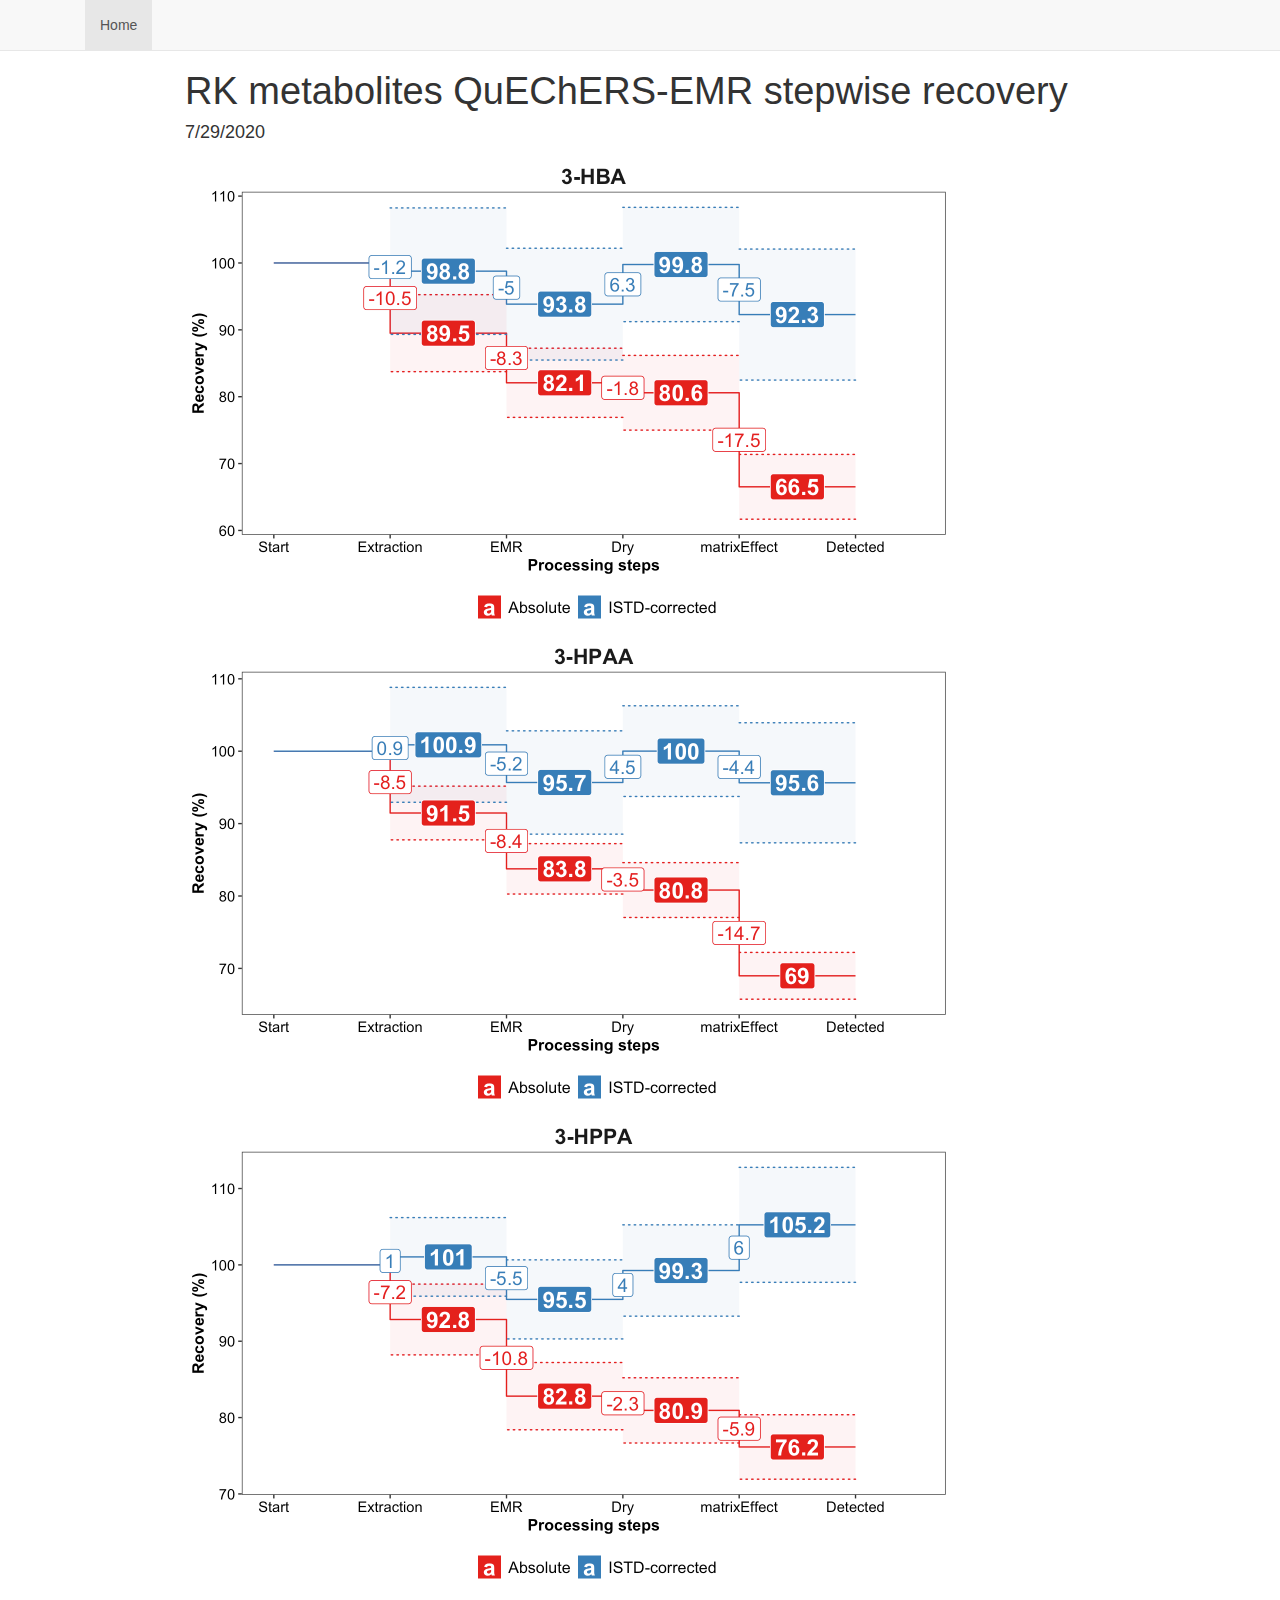
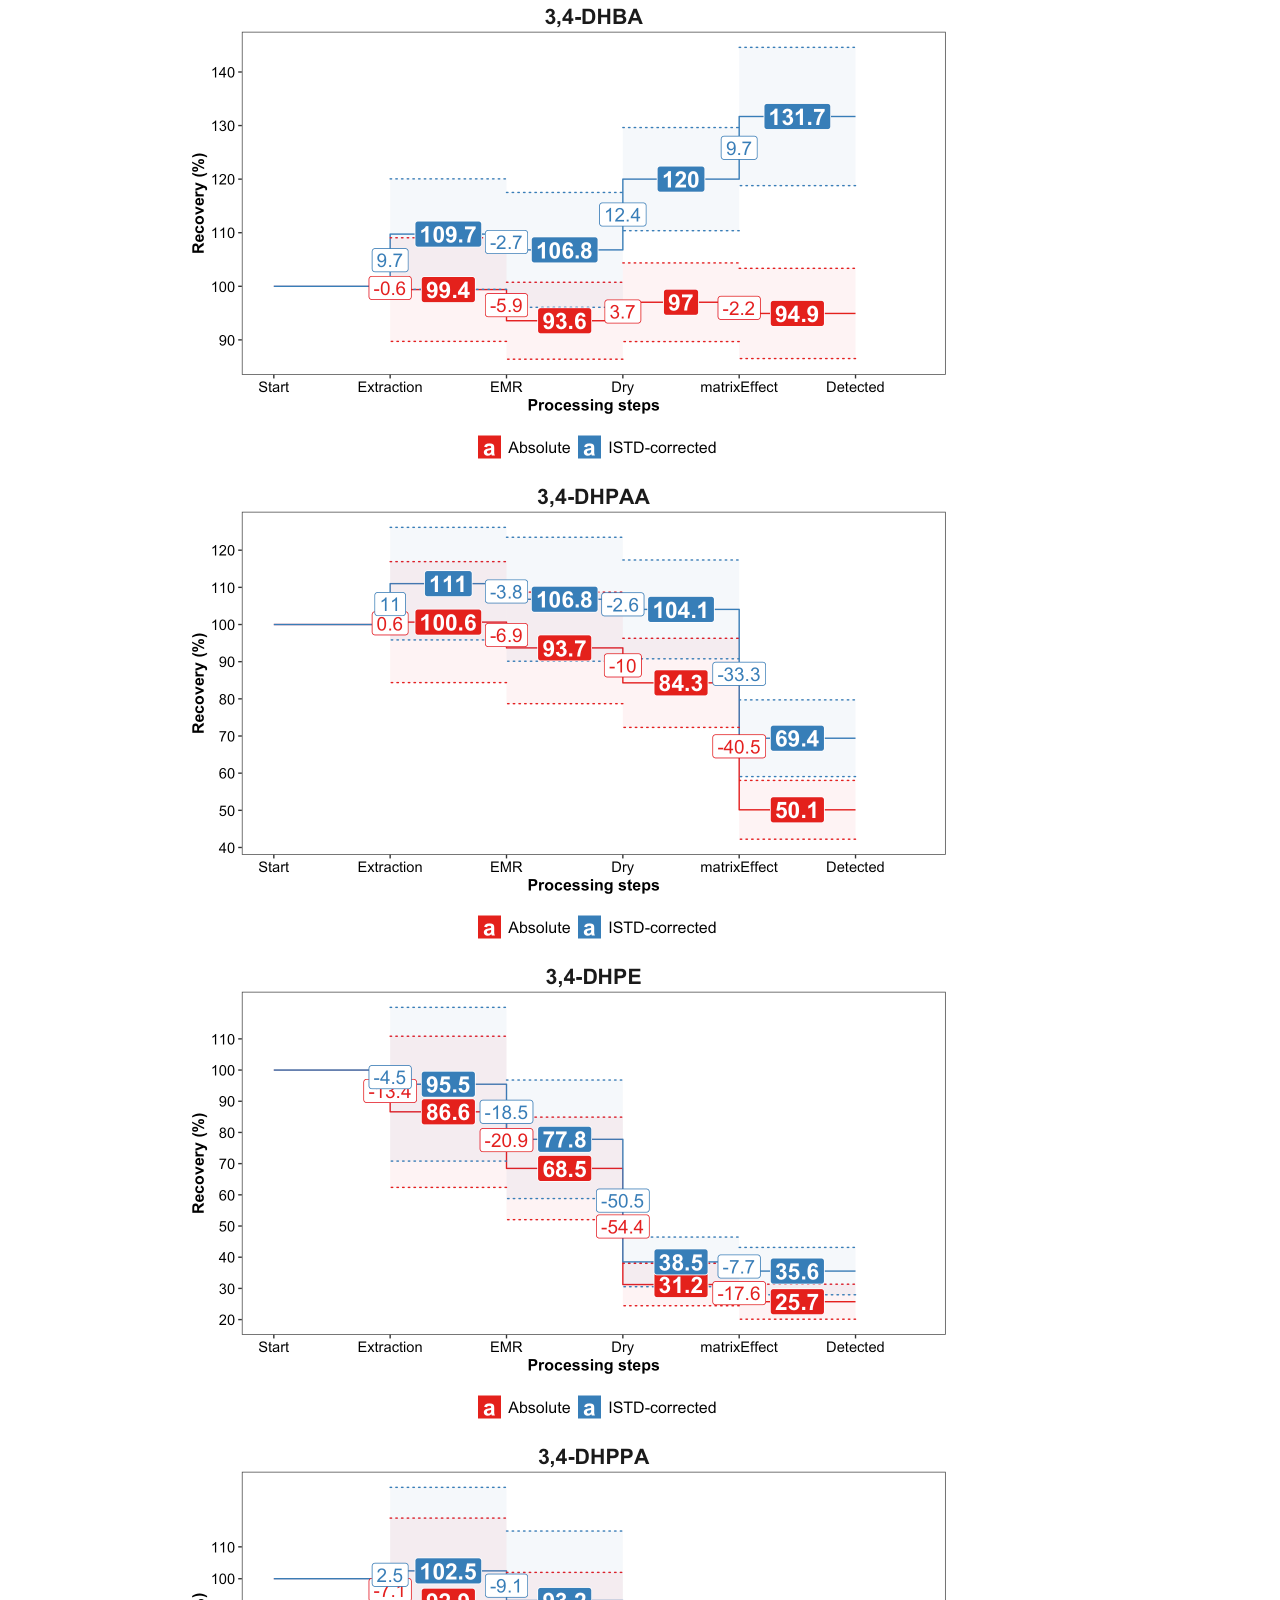
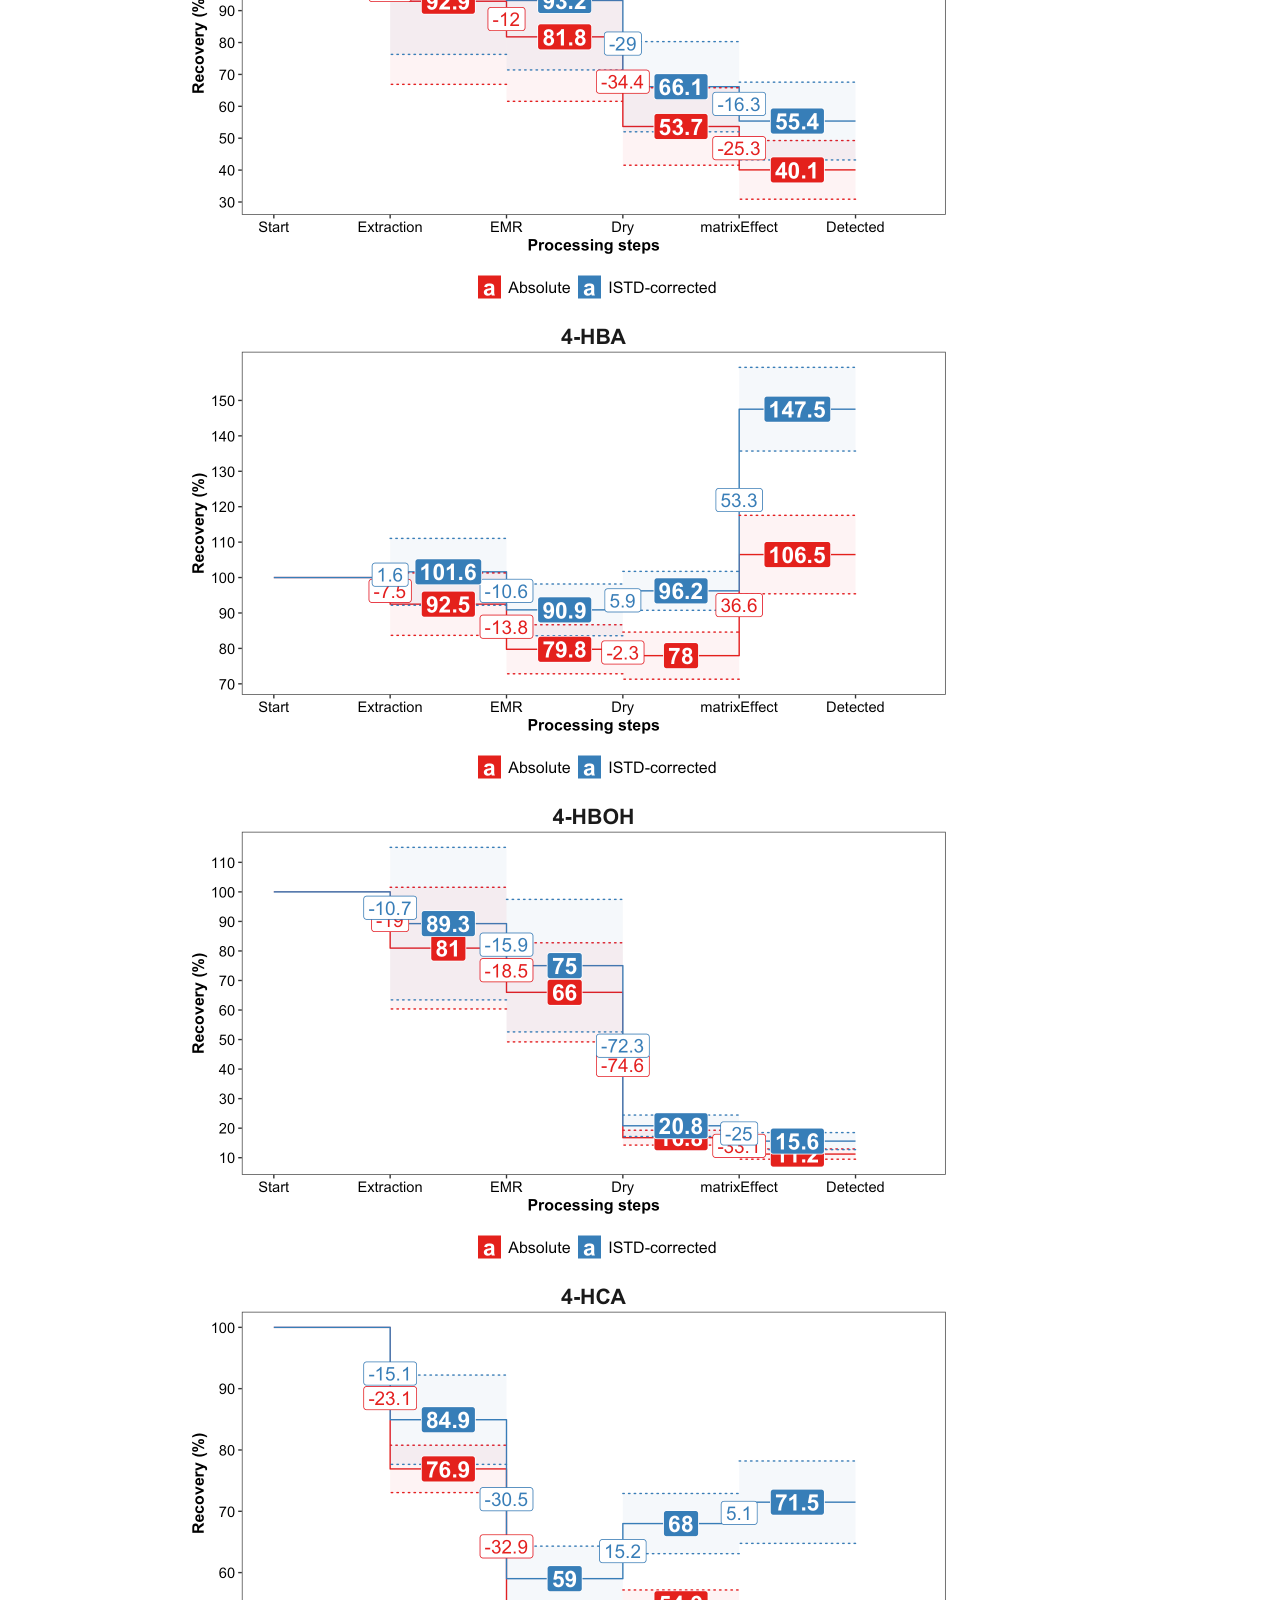
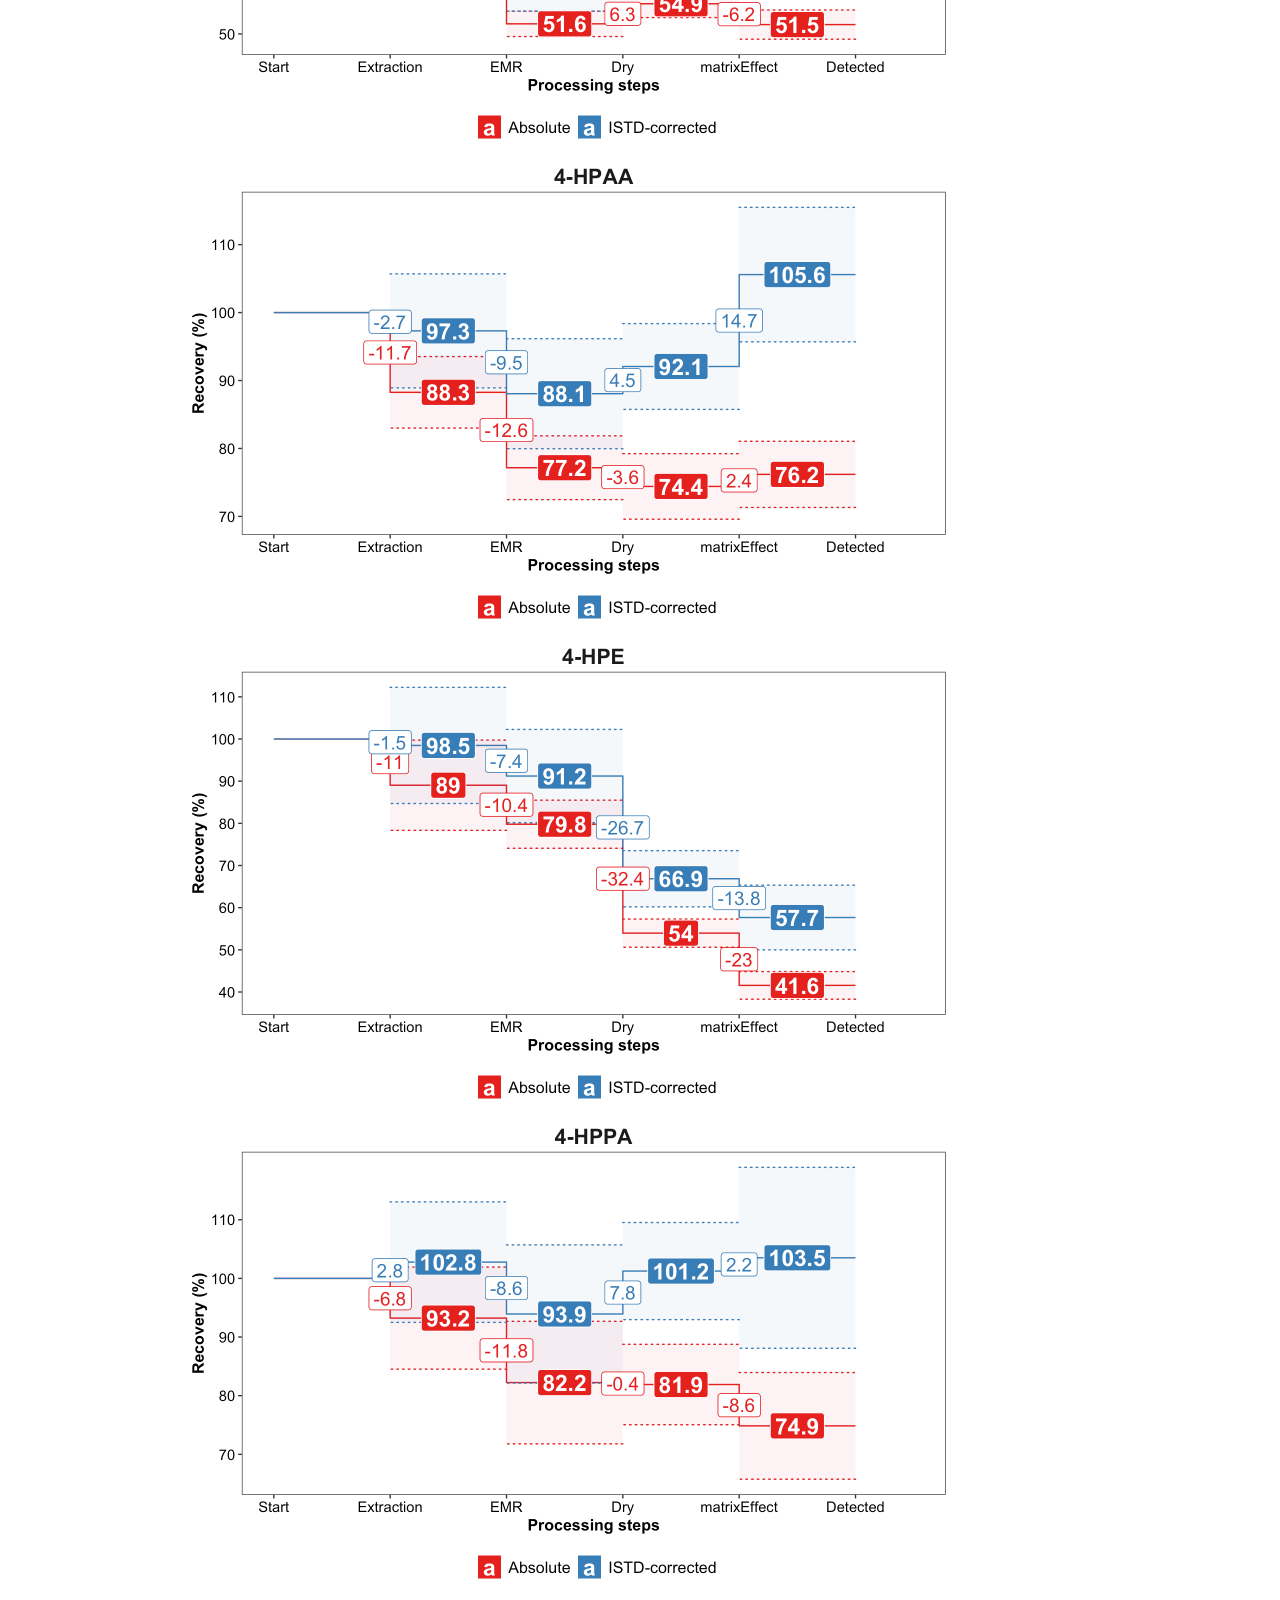
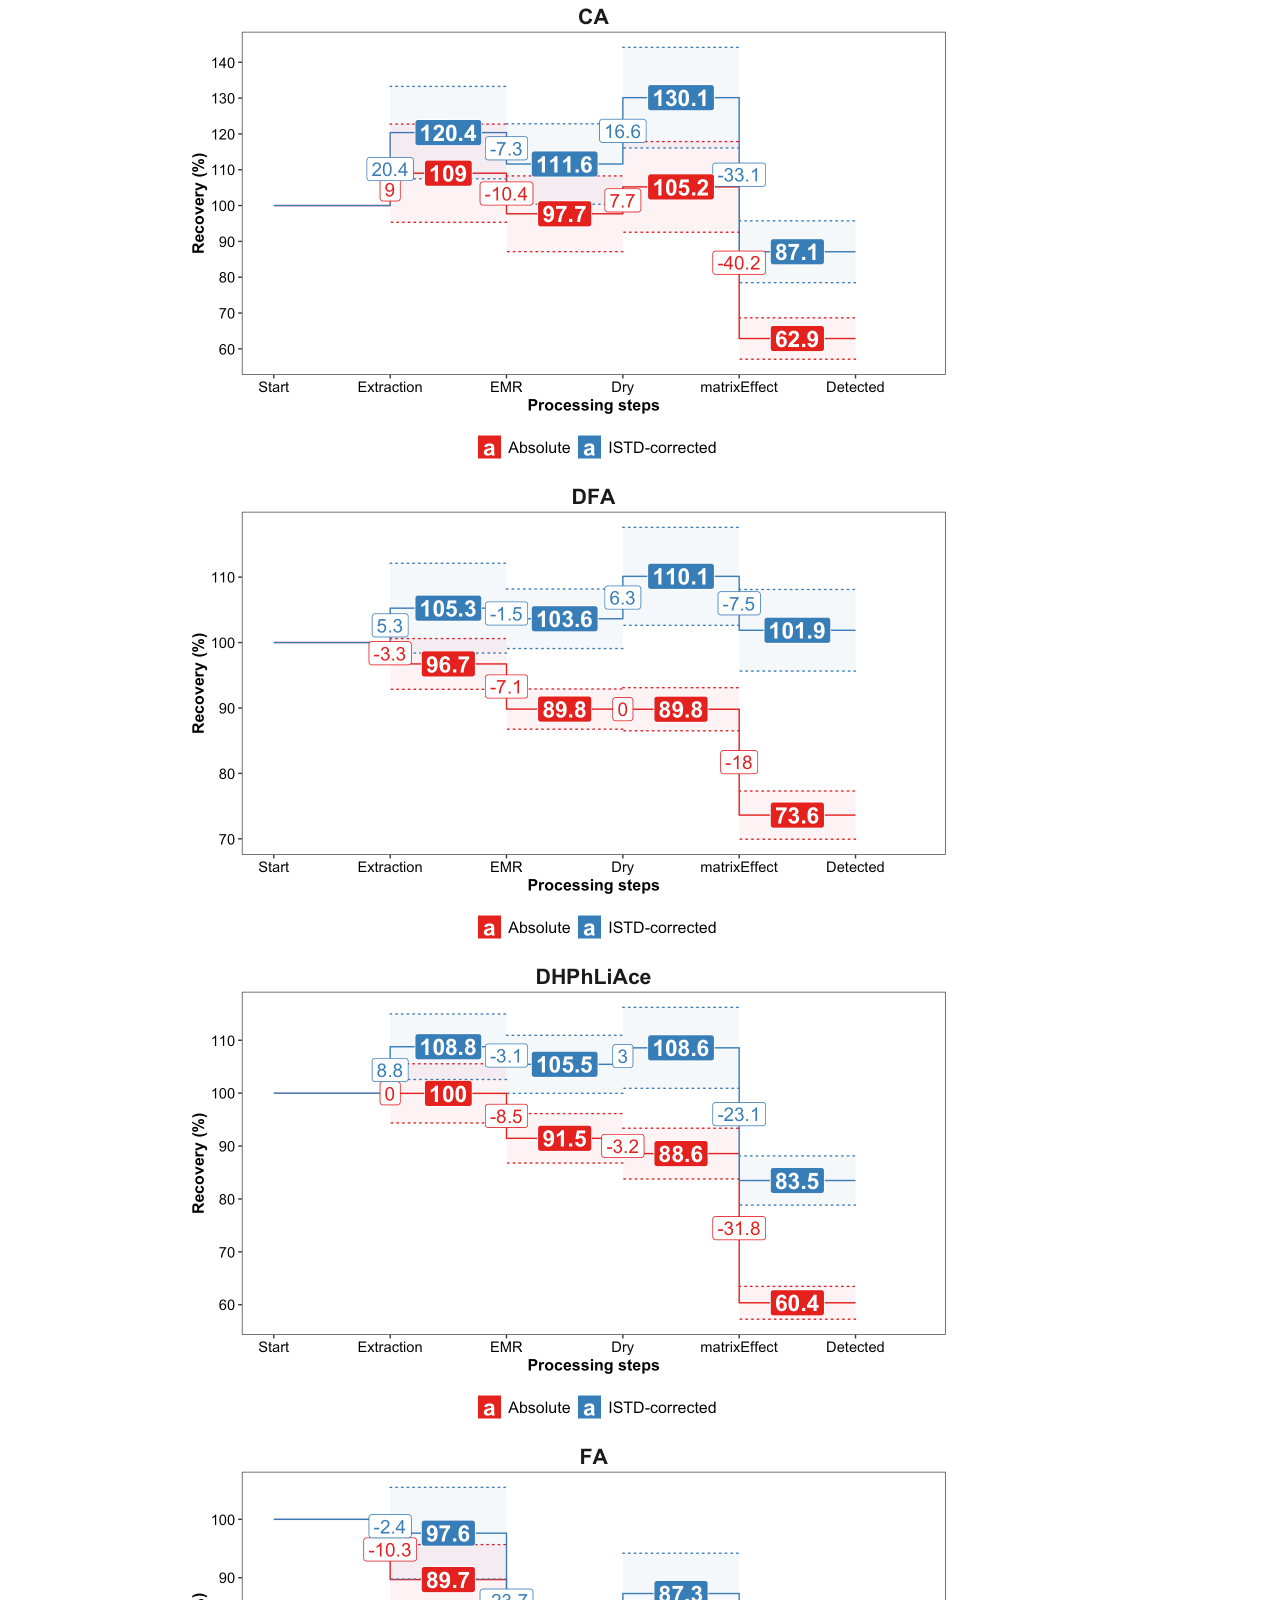
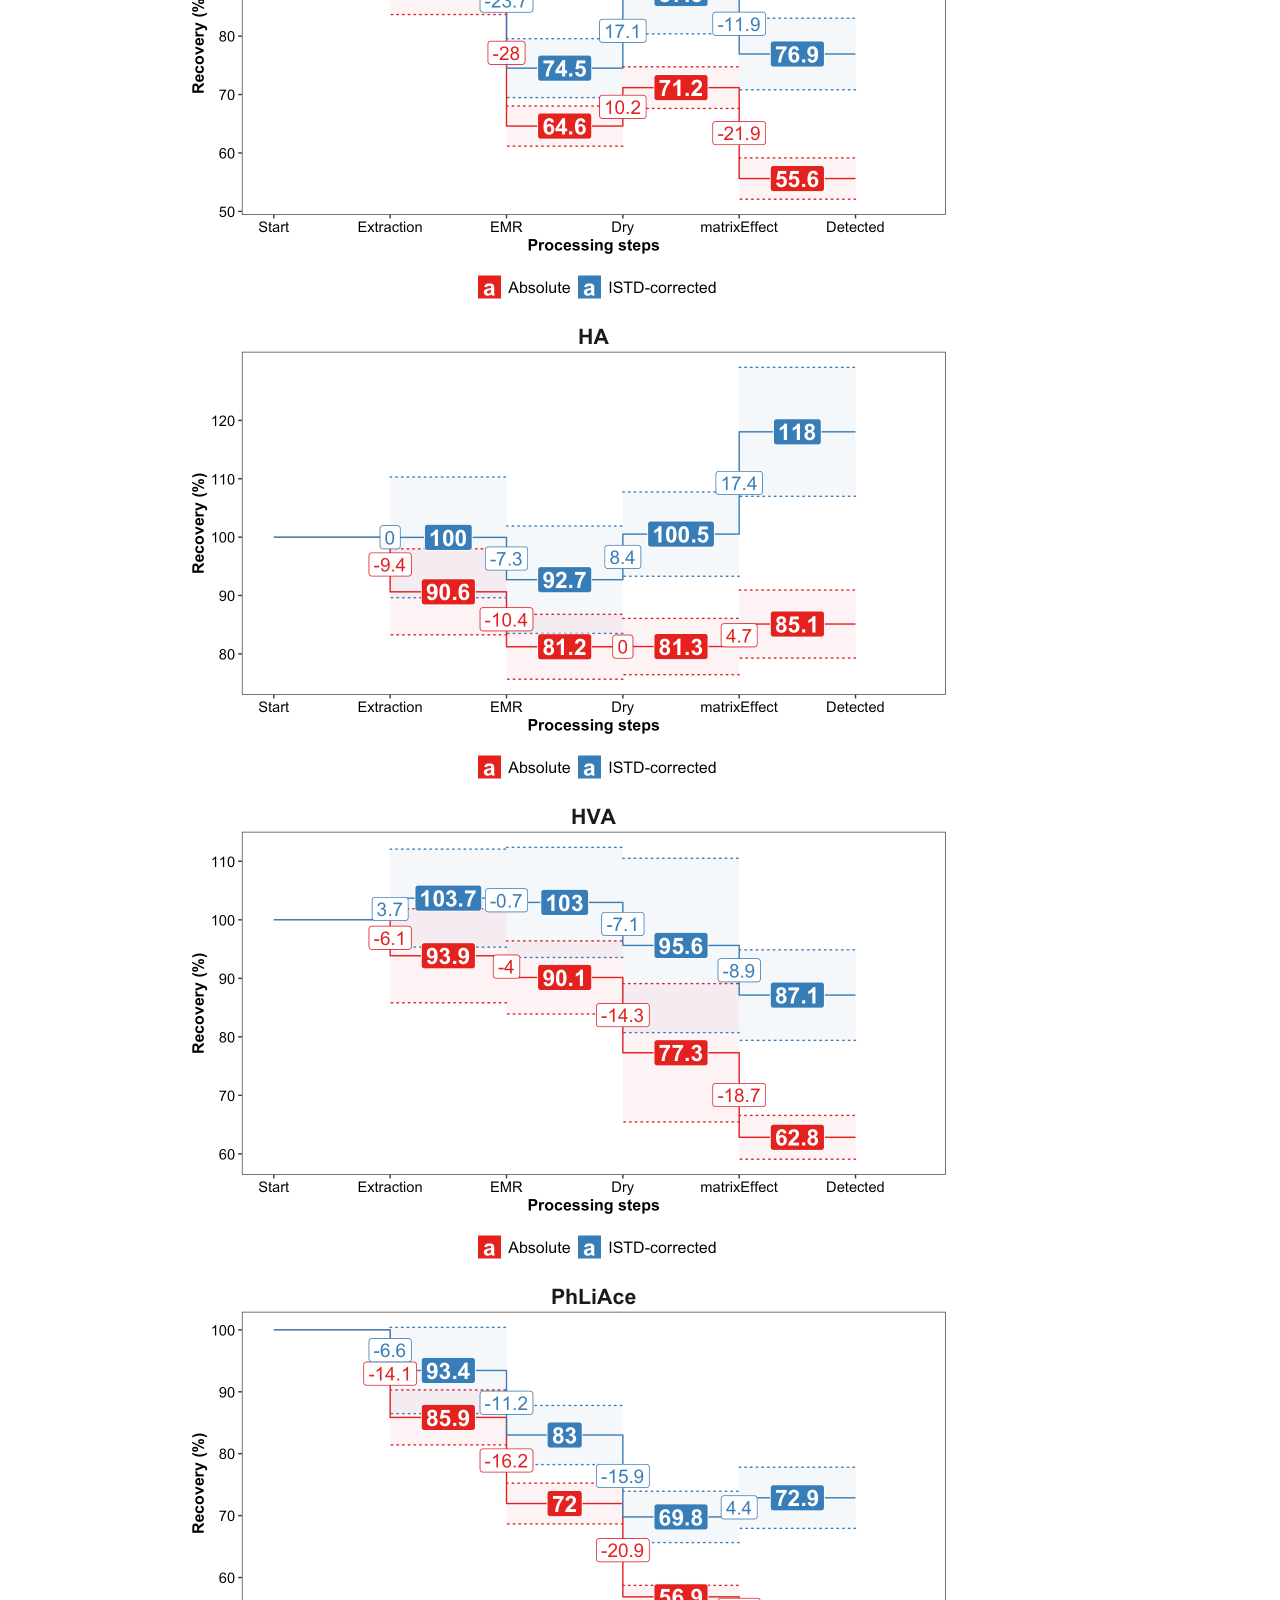
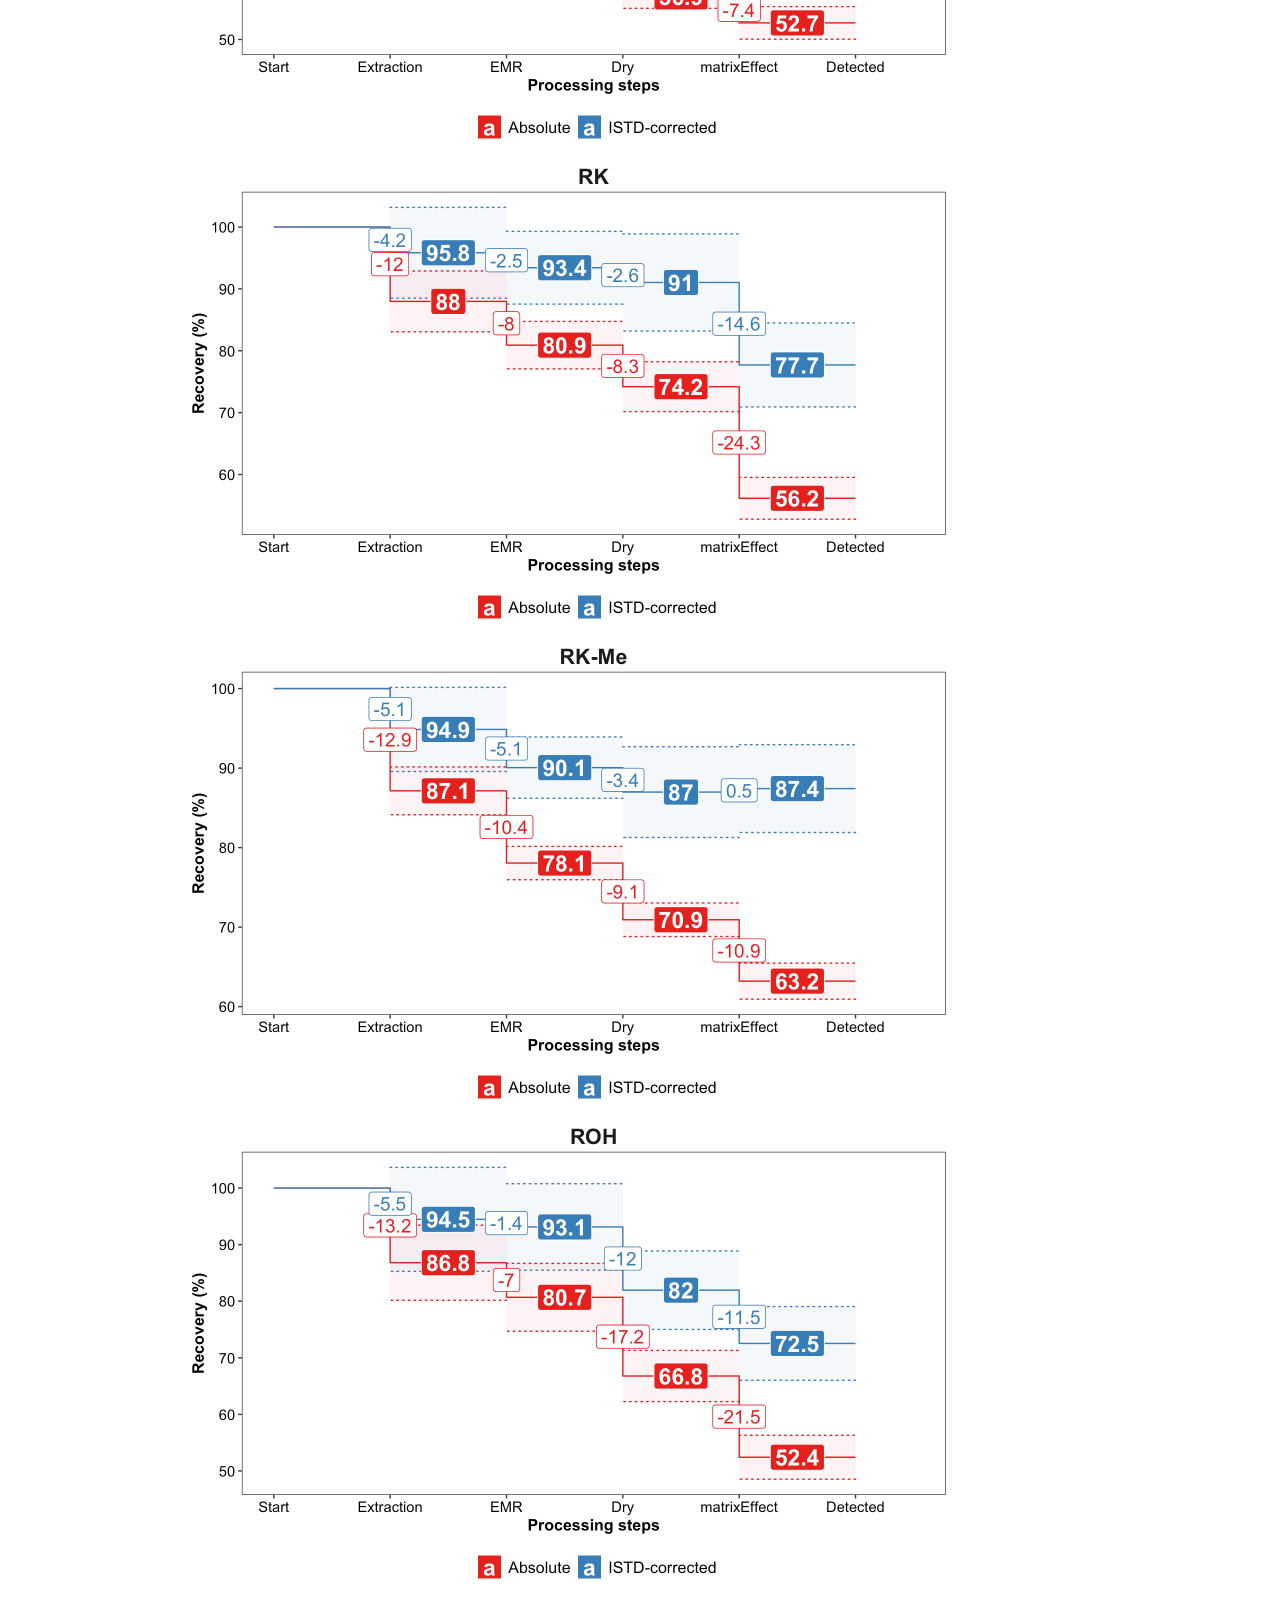
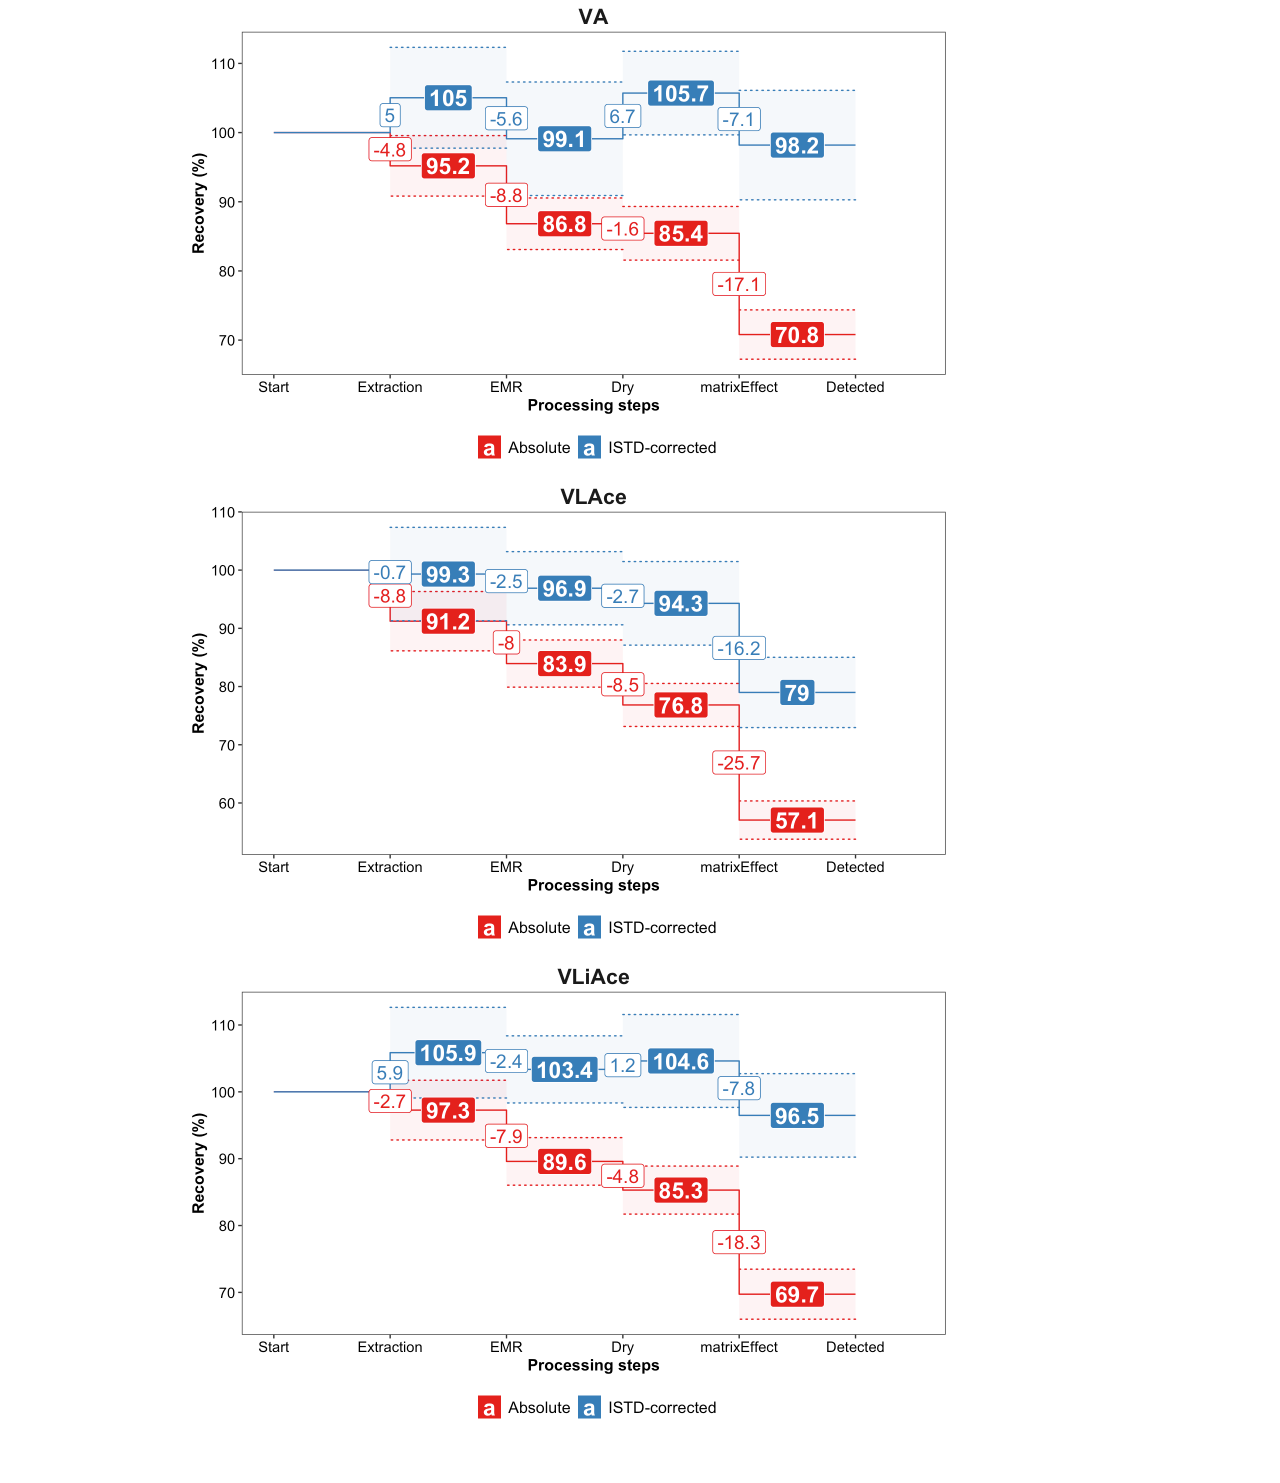
==== index.html @ 9a88b435 "Upload" ====
<!DOCTYPE html>

<html>

<head>

<meta charset="utf-8" />
<meta name="generator" content="pandoc" />
<meta http-equiv="X-UA-Compatible" content="IE=EDGE" />




<title>RK metabolites QuEChERS-EMR stepwise recovery</title>

<script src="site_libs/jquery-1.11.3/jquery.min.js"></script>
<meta name="viewport" content="width=device-width, initial-scale=1" />
<link href="site_libs/bootstrap-3.3.5/css/bootstrap.min.css" rel="stylesheet" />
<script src="site_libs/bootstrap-3.3.5/js/bootstrap.min.js"></script>
<script src="site_libs/bootstrap-3.3.5/shim/html5shiv.min.js"></script>
<script src="site_libs/bootstrap-3.3.5/shim/respond.min.js"></script>
<script src="site_libs/navigation-1.1/tabsets.js"></script>
<link href="site_libs/highlightjs-9.12.0/default.css" rel="stylesheet" />
<script src="site_libs/highlightjs-9.12.0/highlight.js"></script>

<style type="text/css">code{white-space: pre;}</style>
<style type="text/css">
  pre:not([class]) {
    background-color: white;
  }
</style>
<script type="text/javascript">
if (window.hljs) {
  hljs.configure({languages: []});
  hljs.initHighlightingOnLoad();
  if (document.readyState && document.readyState === "complete") {
    window.setTimeout(function() { hljs.initHighlighting(); }, 0);
  }
}
</script>



<style type="text/css">
h1 {
  font-size: 34px;
}
h1.title {
  font-size: 38px;
}
h2 {
  font-size: 30px;
}
h3 {
  font-size: 24px;
}
h4 {
  font-size: 18px;
}
h5 {
  font-size: 16px;
}
h6 {
  font-size: 12px;
}
.table th:not([align]) {
  text-align: left;
}
</style>




<style type = "text/css">
.main-container {
  max-width: 940px;
  margin-left: auto;
  margin-right: auto;
}
code {
  color: inherit;
  background-color: rgba(0, 0, 0, 0.04);
}
img {
  max-width:100%;
}
.tabbed-pane {
  padding-top: 12px;
}
.html-widget {
  margin-bottom: 20px;
}
button.code-folding-btn:focus {
  outline: none;
}
summary {
  display: list-item;
}
</style>


<style type="text/css">
/* padding for bootstrap navbar */
body {
  padding-top: 51px;
  padding-bottom: 40px;
}
/* offset scroll position for anchor links (for fixed navbar)  */
.section h1 {
  padding-top: 56px;
  margin-top: -56px;
}
.section h2 {
  padding-top: 56px;
  margin-top: -56px;
}
.section h3 {
  padding-top: 56px;
  margin-top: -56px;
}
.section h4 {
  padding-top: 56px;
  margin-top: -56px;
}
.section h5 {
  padding-top: 56px;
  margin-top: -56px;
}
.section h6 {
  padding-top: 56px;
  margin-top: -56px;
}
.dropdown-submenu {
  position: relative;
}
.dropdown-submenu>.dropdown-menu {
  top: 0;
  left: 100%;
  margin-top: -6px;
  margin-left: -1px;
  border-radius: 0 6px 6px 6px;
}
.dropdown-submenu:hover>.dropdown-menu {
  display: block;
}
.dropdown-submenu>a:after {
  display: block;
  content: " ";
  float: right;
  width: 0;
  height: 0;
  border-color: transparent;
  border-style: solid;
  border-width: 5px 0 5px 5px;
  border-left-color: #cccccc;
  margin-top: 5px;
  margin-right: -10px;
}
.dropdown-submenu:hover>a:after {
  border-left-color: #ffffff;
}
.dropdown-submenu.pull-left {
  float: none;
}
.dropdown-submenu.pull-left>.dropdown-menu {
  left: -100%;
  margin-left: 10px;
  border-radius: 6px 0 6px 6px;
}
</style>

<script>
// manage active state of menu based on current page
$(document).ready(function () {
  // active menu anchor
  href = window.location.pathname
  href = href.substr(href.lastIndexOf('/') + 1)
  if (href === "")
    href = "index.html";
  var menuAnchor = $('a[href="' + href + '"]');

  // mark it active
  menuAnchor.parent().addClass('active');

  // if it's got a parent navbar menu mark it active as well
  menuAnchor.closest('li.dropdown').addClass('active');
});
</script>

<!-- tabsets -->

<style type="text/css">
.tabset-dropdown > .nav-tabs {
  display: inline-table;
  max-height: 500px;
  min-height: 44px;
  overflow-y: auto;
  background: white;
  border: 1px solid #ddd;
  border-radius: 4px;
}

.tabset-dropdown > .nav-tabs > li.active:before {
  content: "";
  font-family: 'Glyphicons Halflings';
  display: inline-block;
  padding: 10px;
  border-right: 1px solid #ddd;
}

.tabset-dropdown > .nav-tabs.nav-tabs-open > li.active:before {
  content: "&#xe258;";
  border: none;
}

.tabset-dropdown > .nav-tabs.nav-tabs-open:before {
  content: "";
  font-family: 'Glyphicons Halflings';
  display: inline-block;
  padding: 10px;
  border-right: 1px solid #ddd;
}

.tabset-dropdown > .nav-tabs > li.active {
  display: block;
}

.tabset-dropdown > .nav-tabs > li > a,
.tabset-dropdown > .nav-tabs > li > a:focus,
.tabset-dropdown > .nav-tabs > li > a:hover {
  border: none;
  display: inline-block;
  border-radius: 4px;
  background-color: transparent;
}

.tabset-dropdown > .nav-tabs.nav-tabs-open > li {
  display: block;
  float: none;
}

.tabset-dropdown > .nav-tabs > li {
  display: none;
}
</style>

<!-- code folding -->




</head>

<body>


<div class="container-fluid main-container">




<div class="navbar navbar-default  navbar-fixed-top" role="navigation">
  <div class="container">
    <div class="navbar-header">
      <button type="button" class="navbar-toggle collapsed" data-toggle="collapse" data-target="#navbar">
        <span class="icon-bar"></span>
        <span class="icon-bar"></span>
        <span class="icon-bar"></span>
      </button>
      <a class="navbar-brand" href="index.html"></a>
    </div>
    <div id="navbar" class="navbar-collapse collapse">
      <ul class="nav navbar-nav">
        <li>
  <a href="index.html">Home</a>
</li>
      </ul>
      <ul class="nav navbar-nav navbar-right">
        
      </ul>
    </div><!--/.nav-collapse -->
  </div><!--/.container -->
</div><!--/.navbar -->

<div class="fluid-row" id="header">



<h1 class="title toc-ignore">RK metabolites QuEChERS-EMR stepwise recovery</h1>
<h4 class="date">7/29/2020</h4>

</div>


<p><img src="index_files/figure-html/unnamed-chunk-20-1.png" width="768" /><img src="index_files/figure-html/unnamed-chunk-20-2.png" width="768" /><img src="index_files/figure-html/unnamed-chunk-20-3.png" width="768" /><img src="index_files/figure-html/unnamed-chunk-20-4.png" width="768" /><img src="index_files/figure-html/unnamed-chunk-20-5.png" width="768" /><img src="index_files/figure-html/unnamed-chunk-20-6.png" width="768" /><img src="index_files/figure-html/unnamed-chunk-20-7.png" width="768" /><img src="index_files/figure-html/unnamed-chunk-20-8.png" width="768" /><img src="index_files/figure-html/unnamed-chunk-20-9.png" width="768" /><img src="index_files/figure-html/unnamed-chunk-20-10.png" width="768" /><img src="index_files/figure-html/unnamed-chunk-20-11.png" width="768" /><img src="index_files/figure-html/unnamed-chunk-20-12.png" width="768" /><img src="index_files/figure-html/unnamed-chunk-20-13.png" width="768" /><img src="index_files/figure-html/unnamed-chunk-20-14.png" width="768" /><img src="index_files/figure-html/unnamed-chunk-20-15.png" width="768" /><img src="index_files/figure-html/unnamed-chunk-20-16.png" width="768" /><img src="index_files/figure-html/unnamed-chunk-20-17.png" width="768" /><img src="index_files/figure-html/unnamed-chunk-20-18.png" width="768" /><img src="index_files/figure-html/unnamed-chunk-20-19.png" width="768" /><img src="index_files/figure-html/unnamed-chunk-20-20.png" width="768" /><img src="index_files/figure-html/unnamed-chunk-20-21.png" width="768" /><img src="index_files/figure-html/unnamed-chunk-20-22.png" width="768" /><img src="index_files/figure-html/unnamed-chunk-20-23.png" width="768" /><img src="index_files/figure-html/unnamed-chunk-20-24.png" width="768" /><img src="index_files/figure-html/unnamed-chunk-20-25.png" width="768" /><img src="index_files/figure-html/unnamed-chunk-20-26.png" width="768" /></p>




</div>

<script>

// add bootstrap table styles to pandoc tables
function bootstrapStylePandocTables() {
  $('tr.header').parent('thead').parent('table').addClass('table table-condensed');
}
$(document).ready(function () {
  bootstrapStylePandocTables();
});


</script>

<!-- tabsets -->

<script>
$(document).ready(function () {
  window.buildTabsets("TOC");
});

$(document).ready(function () {
  $('.tabset-dropdown > .nav-tabs > li').click(function () {
    $(this).parent().toggleClass('nav-tabs-open')
  });
});
</script>

<!-- code folding -->


<!-- dynamically load mathjax for compatibility with self-contained -->
<script>
  (function () {
    var script = document.createElement("script");
    script.type = "text/javascript";
    script.src  = "https://mathjax.rstudio.com/latest/MathJax.js?config=TeX-AMS-MML_HTMLorMML";
    document.getElementsByTagName("head")[0].appendChild(script);
  })();
</script>

</body>
</html>
---- site_libs/highlightjs-9.12.0/default.css ----
.hljs-literal {
  color: #990073;
}

.hljs-number {
  color: #099;
}

.hljs-comment {
  color: #998;
  font-style: italic;
}

.hljs-keyword {
  color: #900;
  font-weight: bold;
}

.hljs-string {
  color: #d14;
}
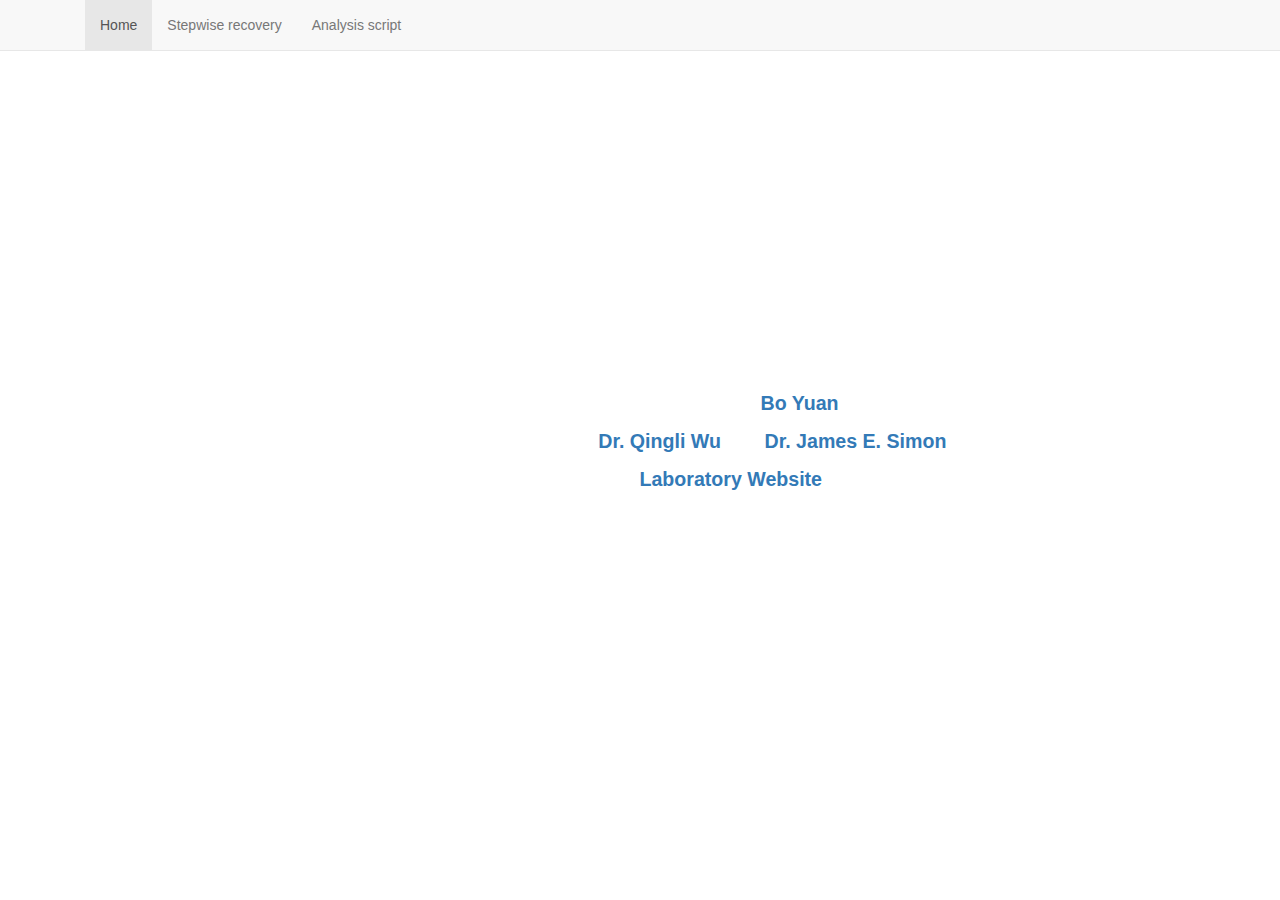
==== commit 5e829326: "udpate" ====
--- a/index.html
+++ b/index.html
@@ -11,7 +11,7 @@
 
 
 
-<title>RK metabolites QuEChERS-EMR stepwise recovery</title>
+<title>index.utf8</title>
 
 <script src="site_libs/jquery-1.11.3/jquery.min.js"></script>
 <meta name="viewport" content="width=device-width, initial-scale=1" />
@@ -68,6 +68,7 @@
 }
 </style>
 
+<link rel="stylesheet" href="RK EMR background.css" type="text/css" />
 
 
 
@@ -274,6 +275,12 @@
         <li>
   <a href="index.html">Home</a>
 </li>
+<li>
+  <a href="Stepwise_Recovery_linePlot.html">Stepwise recovery</a>
+</li>
+<li>
+  <a href="RK_EMR_analysis.html">Analysis script</a>
+</li>
       </ul>
       <ul class="nav navbar-nav navbar-right">
         
@@ -286,13 +293,31 @@
 
 
 
-<h1 class="title toc-ignore">RK metabolites QuEChERS-EMR stepwise recovery</h1>
-<h4 class="date">7/29/2020</h4>
 
 </div>
 
 
-<p><img src="index_files/figure-html/unnamed-chunk-20-1.png" width="768" /><img src="index_files/figure-html/unnamed-chunk-20-2.png" width="768" /><img src="index_files/figure-html/unnamed-chunk-20-3.png" width="768" /><img src="index_files/figure-html/unnamed-chunk-20-4.png" width="768" /><img src="index_files/figure-html/unnamed-chunk-20-5.png" width="768" /><img src="index_files/figure-html/unnamed-chunk-20-6.png" width="768" /><img src="index_files/figure-html/unnamed-chunk-20-7.png" width="768" /><img src="index_files/figure-html/unnamed-chunk-20-8.png" width="768" /><img src="index_files/figure-html/unnamed-chunk-20-9.png" width="768" /><img src="index_files/figure-html/unnamed-chunk-20-10.png" width="768" /><img src="index_files/figure-html/unnamed-chunk-20-11.png" width="768" /><img src="index_files/figure-html/unnamed-chunk-20-12.png" width="768" /><img src="index_files/figure-html/unnamed-chunk-20-13.png" width="768" /><img src="index_files/figure-html/unnamed-chunk-20-14.png" width="768" /><img src="index_files/figure-html/unnamed-chunk-20-15.png" width="768" /><img src="index_files/figure-html/unnamed-chunk-20-16.png" width="768" /><img src="index_files/figure-html/unnamed-chunk-20-17.png" width="768" /><img src="index_files/figure-html/unnamed-chunk-20-18.png" width="768" /><img src="index_files/figure-html/unnamed-chunk-20-19.png" width="768" /><img src="index_files/figure-html/unnamed-chunk-20-20.png" width="768" /><img src="index_files/figure-html/unnamed-chunk-20-21.png" width="768" /><img src="index_files/figure-html/unnamed-chunk-20-22.png" width="768" /><img src="index_files/figure-html/unnamed-chunk-20-23.png" width="768" /><img src="index_files/figure-html/unnamed-chunk-20-24.png" width="768" /><img src="index_files/figure-html/unnamed-chunk-20-25.png" width="768" /><img src="index_files/figure-html/unnamed-chunk-20-26.png" width="768" /></p>
+<p><br><br><br><br></p>
+<h2 style = "color:white; text-align:center; background-color: NA;">
+Raspberry Ketone Metabolites Analysis
+</h1>
+<h2 style = "color:white; text-align:center; background-color: NA;">
+QuEChERS-Enhanced Matrix Removal Lipid Cleanup
+</h1>
+<h2 style = "color:white; text-align:center; background-color: NA;">
+with UHPLC-QqQ-MS/MS
+</h1>
+<p><br><br><br><br></p>
+<p style="color: white; text-align:center; font-size: 140%;">
+Follow the senior author of this work <strong><a href="https://scholar.google.com/citations?user=aFh0570AAAAJ&amp;hl=en&amp;authuser=1">Bo Yuan</a> </strong>
+</p>
+<p style="color: white; text-align:center; font-size: 140%;">
+and the principle investigators <strong><a href="https://plantbiology.rutgers.edu/faculty/wu/Qing-Li_Wu.html">Dr. Qingli Wu</a></strong> and <strong><a href="https://plantbiology.rutgers.edu/faculty/simon/James_Simon.html">Dr. James E. Simon</a></strong>
+</p>
+<p style="color: white; text-align:center; font-size: 140%;">
+Welcome to visit our <strong><a href="http://newuseag.rutgers.edu/">Laboratory Website</a></strong>
+</p>
+<p><br></p>
 
 
 
--- a/RK EMR background.css
+++ b/RK EMR background.css
@@ -0,0 +1,5 @@
+body {
+  background-image: url('https://images.unsplash.com/photo-1507525428034-b723cf961d3e?ixlib=rb-1.2.1&ixid=eyJhcHBfaWQiOjEyMDd9&auto=format&fit=crop&w=1353&q=80');
+  background-repeat: no-repeat;
+  background-size: 100%;
+}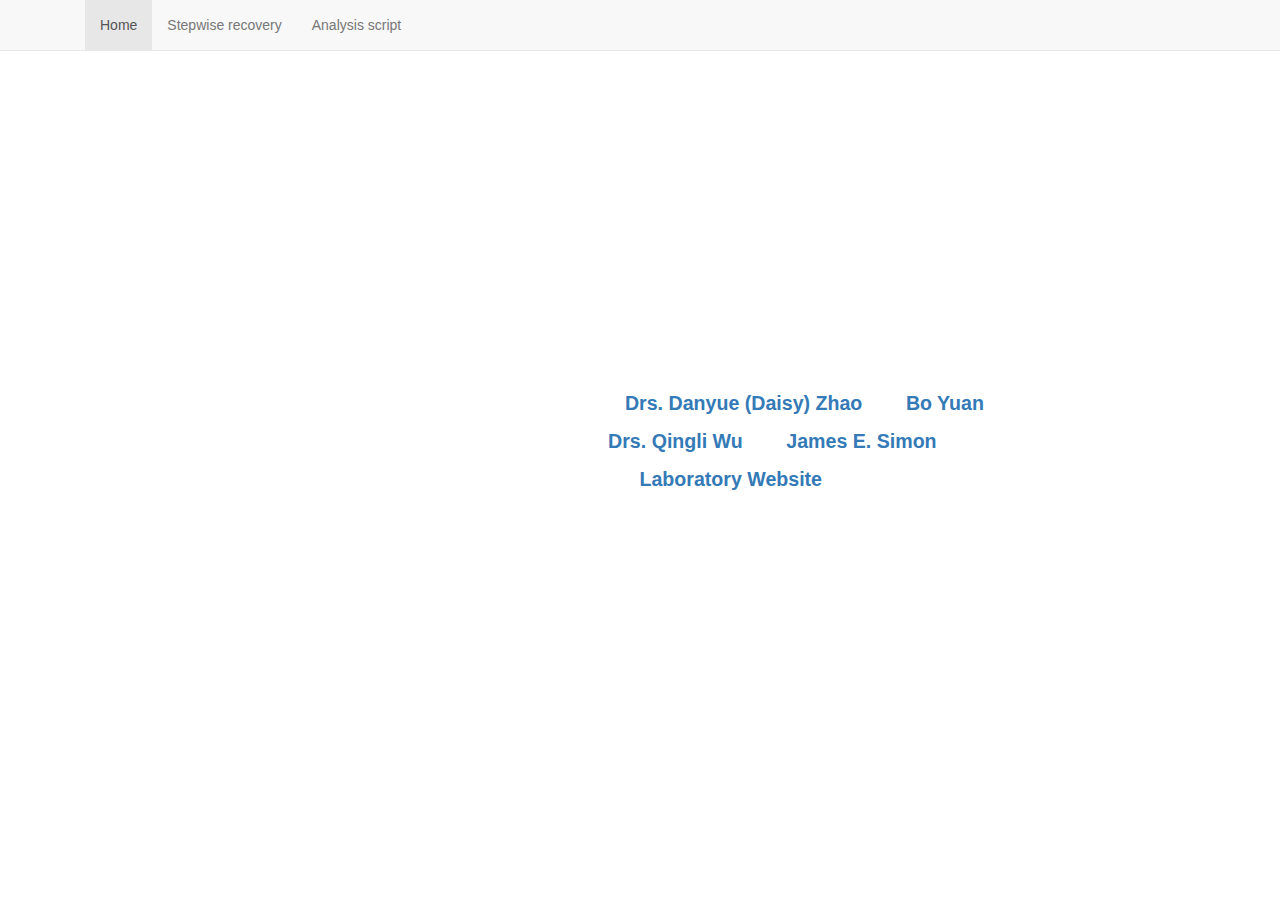
==== commit 88774b74: "update" ====
--- a/index.html
+++ b/index.html
@@ -309,10 +309,10 @@
 </h1>
 <p><br><br><br><br></p>
 <p style="color: white; text-align:center; font-size: 140%;">
-Follow the senior author of this work <strong><a href="https://scholar.google.com/citations?user=aFh0570AAAAJ&amp;hl=en&amp;authuser=1">Bo Yuan</a> </strong>
+Follow the senior authors of this work <strong><a href="https://www.polyu.edu.hk/abct/en/staff/academic_staff/index.php?id=danyzhao">Drs. Danyue (Daisy) Zhao</a></strong> and <strong><a href="https://scholar.google.com/citations?user=aFh0570AAAAJ&amp;hl=en&amp;authuser=1">Bo Yuan</a> </strong>
 </p>
 <p style="color: white; text-align:center; font-size: 140%;">
-and the principle investigators <strong><a href="https://plantbiology.rutgers.edu/faculty/wu/Qing-Li_Wu.html">Dr. Qingli Wu</a></strong> and <strong><a href="https://plantbiology.rutgers.edu/faculty/simon/James_Simon.html">Dr. James E. Simon</a></strong>
+and the principle investigators <strong><a href="https://plantbiology.rutgers.edu/faculty/wu/Qing-Li_Wu.html">Drs. Qingli Wu</a></strong> and <strong><a href="https://plantbiology.rutgers.edu/faculty/simon/James_Simon.html">James E. Simon</a></strong>
 </p>
 <p style="color: white; text-align:center; font-size: 140%;">
 Welcome to visit our <strong><a href="http://newuseag.rutgers.edu/">Laboratory Website</a></strong>
